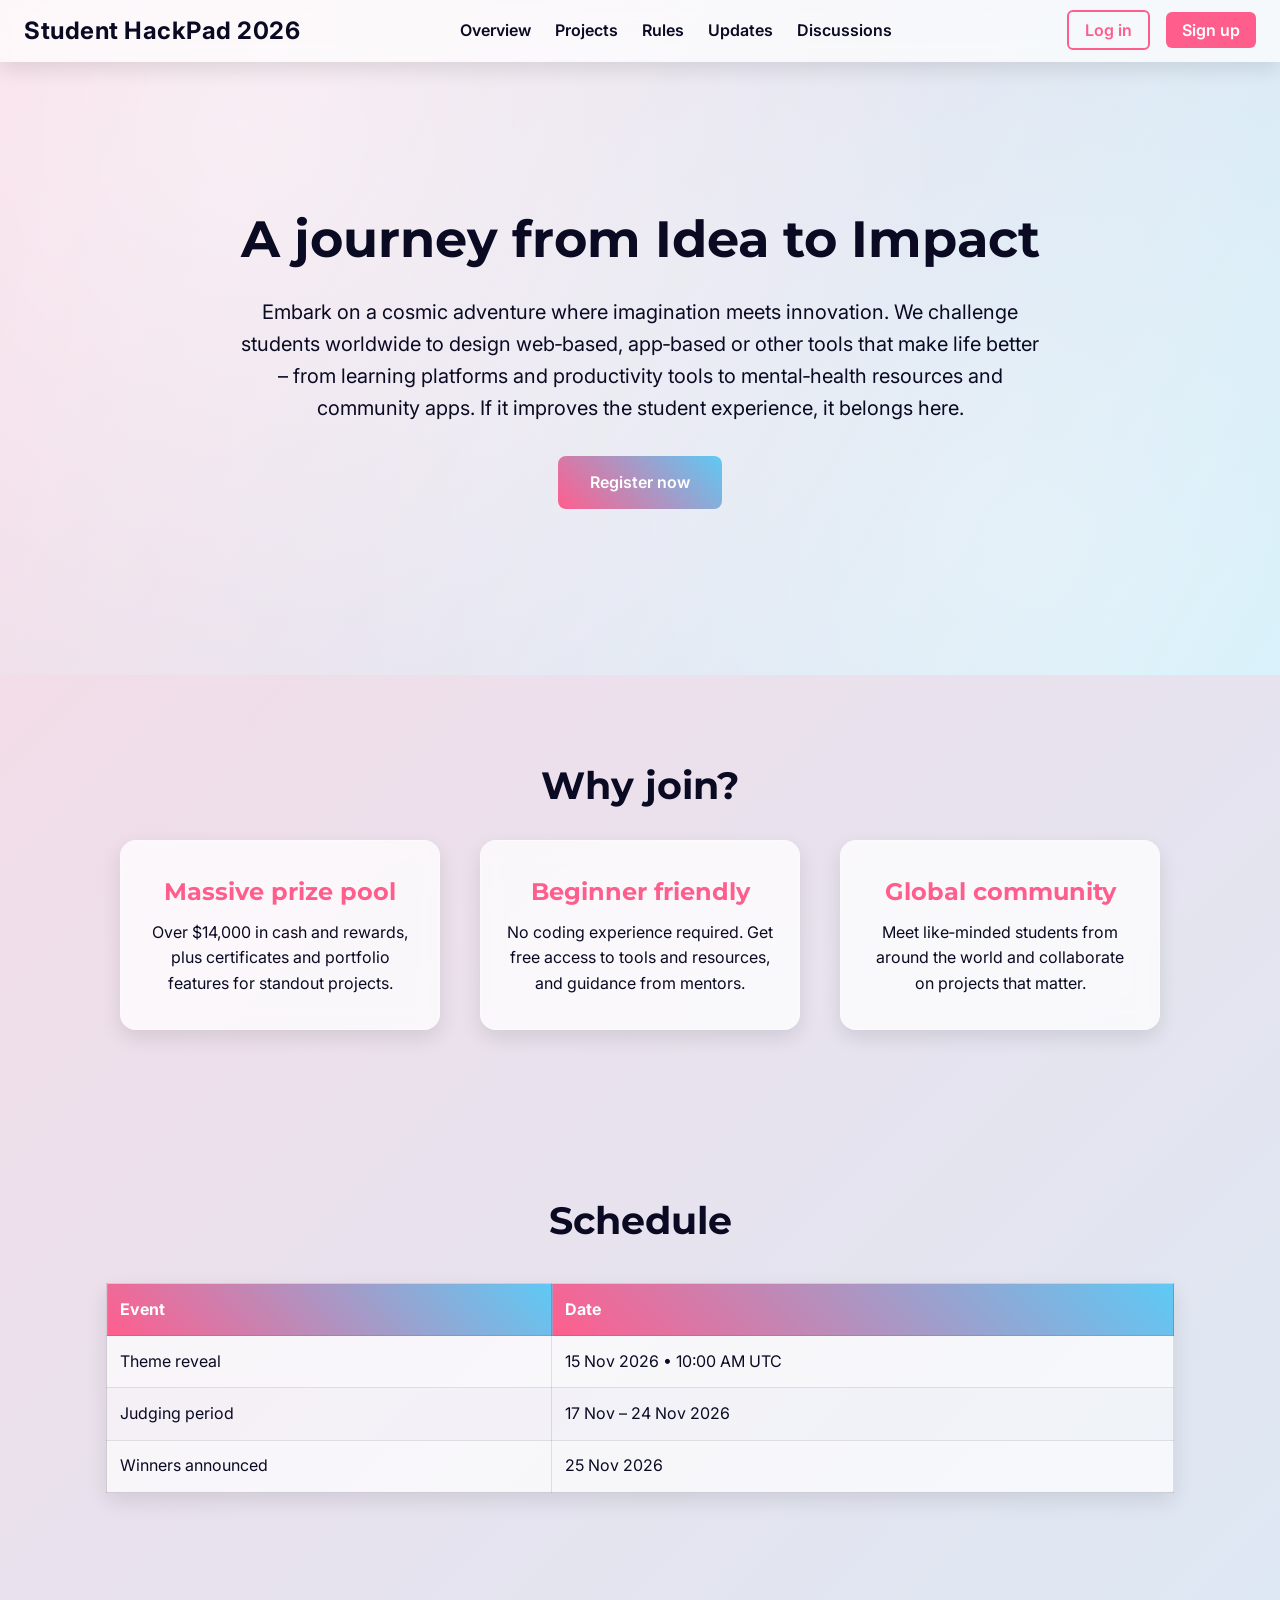
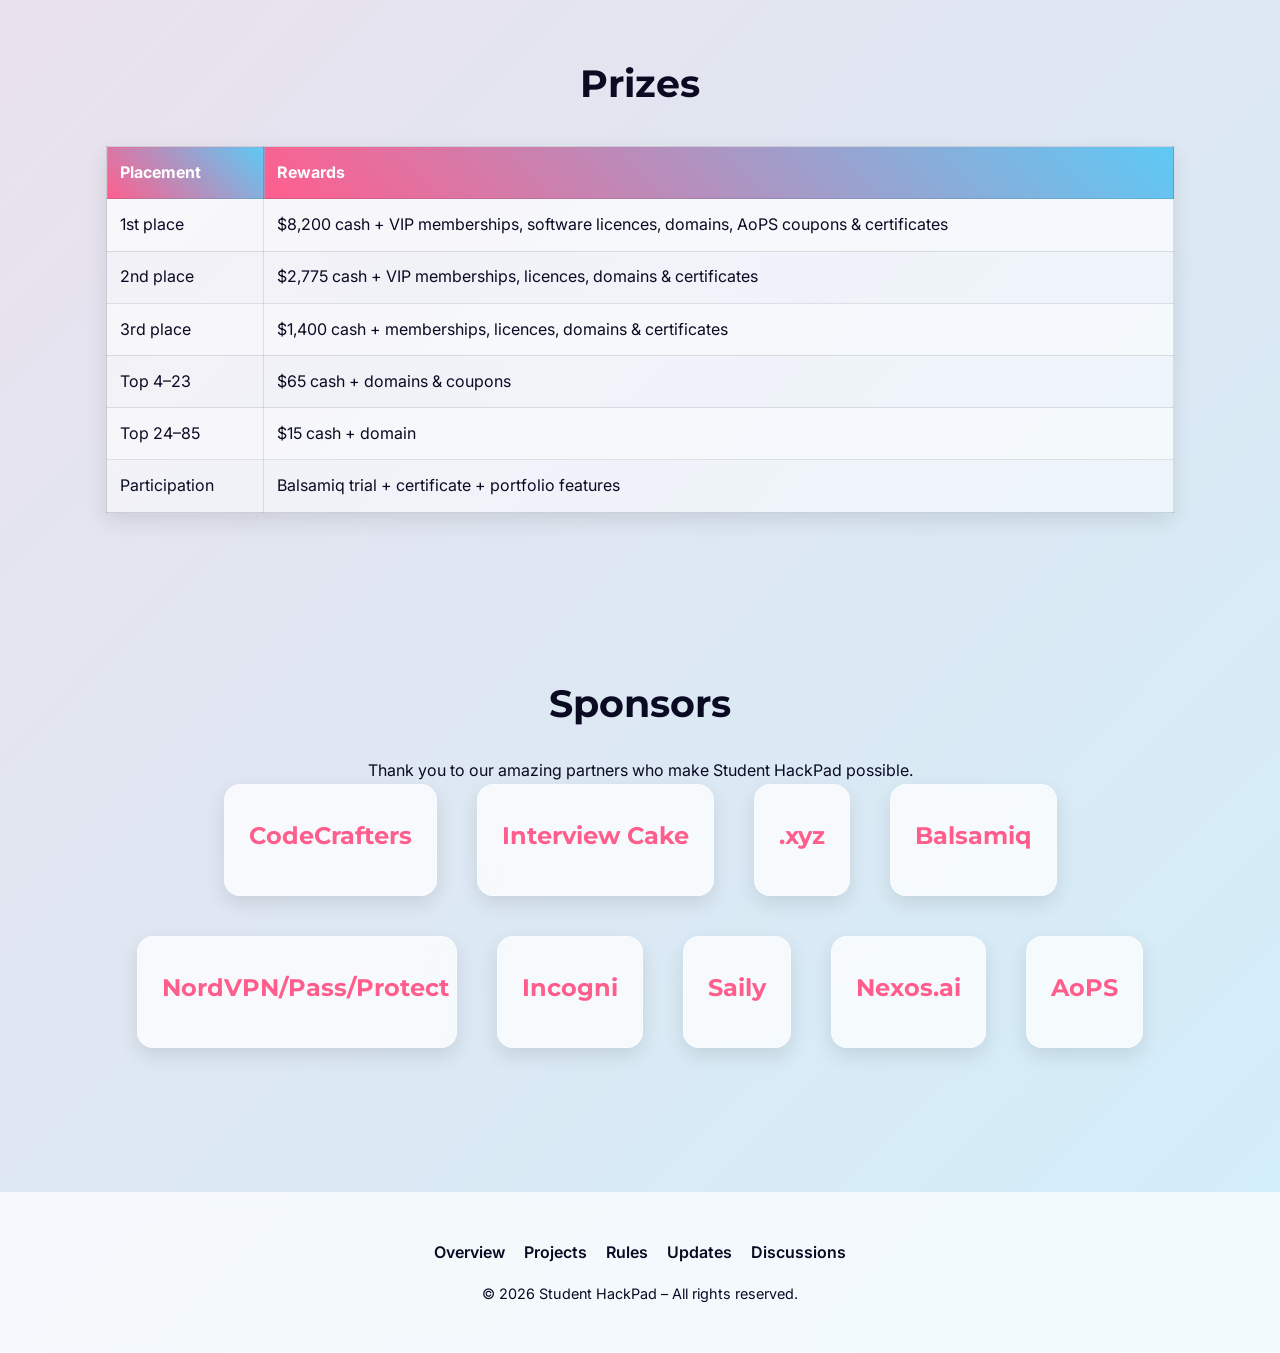
==== index.html @ a3214523 "Initial commit of Student HackPad 2026 site" ====
<!DOCTYPE html>
<html lang="en">
<head>
  <meta charset="UTF-8">
  <meta name="viewport" content="width=device-width, initial-scale=1.0">
  <title>Student HackPad 2026 – Idea2Impact</title>
  <link rel="stylesheet" href="css/style.css">
</head>
<body>
  <nav>
    <div class="logo">Student HackPad 2026</div>
    <ul>
      <li><a href="index.html">Overview</a></li>
      <li><a href="projects.html">Projects</a></li>
      <li><a href="rules.html">Rules</a></li>
      <li><a href="updates.html">Updates</a></li>
      <li><a href="discussions.html">Discussions</a></li>
    </ul>
    <div id="auth-container" class="auth-links"></div>
  </nav>

  <header class="hero">
    <h1>A journey from Idea to Impact</h1>
    <p>
      Embark on a cosmic adventure where imagination meets innovation. We challenge students worldwide to design web‑based, app‑based or other tools that make life better – from learning platforms and productivity tools to mental‑health resources and community apps. If it improves the student experience, it belongs here.
    </p>
    <a href="signup.html" class="btn-primary">Register now</a>
  </header>

  <section id="about">
    <h2>Why join?</h2>
    <div class="cards">
      <div class="card">
        <h3>Massive prize pool</h3>
        <p>Over $14,000 in cash and rewards, plus certificates and portfolio features for standout projects.</p>
      </div>
      <div class="card">
        <h3>Beginner friendly</h3>
        <p>No coding experience required.  Get free access to tools and resources, and guidance from mentors.</p>
      </div>
      <div class="card">
        <h3>Global community</h3>
        <p>Meet like‑minded students from around the world and collaborate on projects that matter.</p>
      </div>
    </div>
  </section>

  <section id="schedule">
    <h2>Schedule</h2>
    <table class="schedule">
      <tr><th>Event</th><th>Date</th></tr>
      <tr><td>Theme reveal</td><td>15 Nov 2026 • 10:00 AM UTC</td></tr>
      <tr><td>Judging period</td><td>17 Nov – 24 Nov 2026</td></tr>
      <tr><td>Winners announced</td><td>25 Nov 2026</td></tr>
    </table>
  </section>

  <section id="prizes">
    <h2>Prizes</h2>
    <table class="prizes">
      <tr><th>Placement</th><th>Rewards</th></tr>
      <tr><td>1st place</td><td>$8,200 cash + VIP memberships, software licences, domains, AoPS coupons & certificates</td></tr>
      <tr><td>2nd place</td><td>$2,775 cash + VIP memberships, licences, domains & certificates</td></tr>
      <tr><td>3rd place</td><td>$1,400 cash + memberships, licences, domains & certificates</td></tr>
      <tr><td>Top 4–23</td><td>$65 cash + domains & coupons</td></tr>
      <tr><td>Top 24–85</td><td>$15 cash + domain</td></tr>
      <tr><td>Participation</td><td>Balsamiq trial + certificate + portfolio features</td></tr>
    </table>
  </section>

  <section id="sponsors">
    <h2>Sponsors</h2>
    <p style="text-align:center;">Thank you to our amazing partners who make Student HackPad possible.</p>
    <div class="cards">
      <div class="card"><h3>CodeCrafters</h3></div>
      <div class="card"><h3>Interview Cake</h3></div>
      <div class="card"><h3>.xyz</h3></div>
      <div class="card"><h3>Balsamiq</h3></div>
      <div class="card"><h3>NordVPN/Pass/Protect</h3></div>
      <div class="card"><h3>Incogni</h3></div>
      <div class="card"><h3>Saily</h3></div>
      <div class="card"><h3>Nexos.ai</h3></div>
      <div class="card"><h3>AoPS</h3></div>
    </div>
  </section>

  <footer>
    <ul>
      <li><a href="index.html">Overview</a></li>
      <li><a href="projects.html">Projects</a></li>
      <li><a href="rules.html">Rules</a></li>
      <li><a href="updates.html">Updates</a></li>
      <li><a href="discussions.html">Discussions</a></li>
    </ul>
    <p>© 2026 Student HackPad – All rights reserved.</p>
  </footer>

  <script src="js/auth.js"></script>
  <script src="js/main.js"></script>
</body>
</html>
---- css/style.css ----
/* Student HackPad 2026 – Premium Edition Styles */
/* Import premium fonts for a refined look */
@import url('https://fonts.googleapis.com/css2?family=Montserrat:wght@400;600;700&family=Inter:wght@400;500;700&display=swap');

/* Colour variables */
:root {
  /* Primary palette */
  /* Soft sunrise to sky gradient */
  --gradient-start: #f8d9e5; /* blush pink */
  --gradient-end: #d1effa;   /* pale aqua */
  /* Accent colours for buttons and highlights */
  --accent: #ff5e8d;         /* coral pink */
  --accent-alt: #5ec9f5;     /* aqua blue */

  /* Text colours */
  --text-dark: #0a0a23;
  --text-light: #ffffff;

  /* Surfaces */
  --card-bg: rgba(255, 255, 255, 0.75);
  --card-border: rgba(255, 255, 255, 0.3);
  --nav-bg: rgba(255, 255, 255, 0.7);
  --footer-bg: rgba(255, 255, 255, 0.7);

  /* Shadows */
  --shadow: 0 8px 20px rgba(0, 0, 0, 0.1);
}

/* Reset and base styles */
* {
  margin: 0;
  padding: 0;
  box-sizing: border-box;
}

body {
  /* Use Inter for body text; headings will use Montserrat */
  font-family: 'Inter', sans-serif;
  line-height: 1.6;
  color: var(--text-dark);
  background: linear-gradient(135deg, var(--gradient-start), var(--gradient-end));
  scroll-behavior: smooth;
  min-height: 100vh;
}

/* Apply Montserrat to all headings for a refined look */
h1, h2, h3, h4, h5, h6 {
  font-family: 'Montserrat', sans-serif;
  font-weight: 700;
}

a {
  color: var(--accent);
  text-decoration: none;
  transition: color 0.2s ease;
}

a:hover {
  color: var(--accent-alt);
}

/* Navigation bar */
nav {
  position: fixed;
  top: 0;
  left: 0;
  width: 100%;
  background: var(--nav-bg);
  backdrop-filter: blur(10px);
  padding: 0.75rem 1.5rem;
  display: flex;
  justify-content: space-between;
  align-items: center;
  box-shadow: var(--shadow);
  z-index: 1000;
}

nav .logo {
  font-size: 1.5rem;
  font-weight: 700;
  color: var(--text-dark);
  letter-spacing: 0.5px;
}

nav ul {
  list-style: none;
  display: flex;
  gap: 1.5rem;
}

nav ul li a {
  font-weight: 600;
  color: var(--text-dark);
  position: relative;
  padding-bottom: 0.2rem;
}

nav ul li a::after {
  content: '';
  position: absolute;
  left: 0;
  bottom: 0;
  width: 0;
  height: 2px;
  background: var(--accent);
  transition: width 0.3s ease;
}

nav ul li a:hover::after,
nav ul li a:focus::after {
  width: 100%;
}

nav .auth-links a {
  margin-left: 1rem;
  padding: 0.5rem 1rem;
  border-radius: 6px;
  font-weight: 600;
  transition: background 0.3s ease, color 0.3s ease, border 0.3s ease;
}

nav .auth-links .login {
  border: 2px solid var(--accent);
  color: var(--accent);
}

nav .auth-links .login:hover {
  background: var(--accent);
  color: var(--text-light);
}

nav .auth-links .signup {
  background: var(--accent);
  color: var(--text-light);
}

nav .auth-links .signup:hover {
  background: var(--accent-alt);
}

/* Hero section */
.hero {
  position: relative;
  width: 100%;
  min-height: 75vh;
  display: flex;
  flex-direction: column;
  justify-content: center;
  align-items: center;
  text-align: center;
  padding: 6rem 1rem 4rem;
  color: var(--text-dark);
}

/* Animated gradient background for hero */
.hero::before {
  content: '';
  position: absolute;
  top: 0;
  left: 0;
  width: 100%;
  height: 100%;
  background: linear-gradient(120deg, var(--gradient-start), var(--gradient-end));
  animation: gradientShift 15s infinite alternate;
  z-index: -2;
}

/* Overlay for subtle pattern */
.hero::after {
  content: '';
  position: absolute;
  top: 0;
  left: 0;
  width: 100%;
  height: 100%;
  background-image: radial-gradient(circle at 20% 20%, rgba(255,255,255,0.5), rgba(255,255,255,0) 60%), radial-gradient(circle at 80% 80%, rgba(255,255,255,0.3), rgba(255,255,255,0) 60%);
  z-index: -1;
}

.hero h1 {
  font-size: 3.2rem;
  font-weight: 700;
  margin-bottom: 1rem;
  animation: fadeInUp 1s ease forwards;
  opacity: 0;
}

.hero p {
  font-size: 1.25rem;
  max-width: 800px;
  margin-bottom: 2rem;
  color: var(--text-dark);
  animation: fadeInUp 1.4s ease forwards;
  opacity: 0;
}

.btn-primary {
  display: inline-block;
  padding: 0.85rem 2rem;
  background: linear-gradient(45deg, var(--accent), var(--accent-alt));
  color: var(--text-light);
  font-weight: 600;
  border-radius: 8px;
  transition: transform 0.2s ease, box-shadow 0.2s ease;
  animation: fadeInUp 1.8s ease forwards;
  opacity: 0;
}

.btn-primary:hover {
  transform: translateY(-3px);
  box-shadow: 0 6px 15px rgba(0,0,0,0.2);
}

/* Sections */
section {
  padding: 5rem 1rem;
  max-width: 1100px;
  margin: 0 auto;
}

section h2 {
  font-size: 2.4rem;
  margin-bottom: 1.5rem;
  color: var(--text-dark);
  text-align: center;
  font-weight: 700;
}

section .cards {
  display: flex;
  flex-wrap: wrap;
  justify-content: center;
  gap: 2.5rem;
}

section .card {
  background: var(--card-bg);
  backdrop-filter: blur(10px);
  border: 1px solid var(--card-border);
  padding: 2rem 1.5rem;
  border-radius: 16px;
  max-width: 320px;
  text-align: center;
  box-shadow: var(--shadow);
  transition: transform 0.3s ease, box-shadow 0.3s ease;
}

section .card:hover {
  transform: translateY(-8px);
  box-shadow: 0 12px 25px rgba(0,0,0,0.15);
}

section .card h3 {
  margin-bottom: 0.5rem;
  color: var(--accent);
  font-size: 1.5rem;
}

section .card p {
  font-size: 1rem;
  color: var(--text-dark);
}

/* Schedule and prizes tables */
table.schedule, table.prizes {
  width: 100%;
  border-collapse: collapse;
  margin-top: 2rem;
  color: var(--text-dark);
  box-shadow: var(--shadow);
}

table.schedule th, table.prizes th,
table.schedule td, table.prizes td {
  padding: 0.8rem;
  border: 1px solid rgba(0,0,0,0.1);
  text-align: left;
}

table.schedule th, table.prizes th {
  background: linear-gradient(45deg, var(--accent), var(--accent-alt));
  color: var(--text-light);
}

table.schedule tr:nth-child(even), table.prizes tr:nth-child(even) {
  background-color: rgba(255,255,255,0.7);
}

table.schedule tr:nth-child(odd), table.prizes tr:nth-child(odd) {
  background-color: rgba(255,255,255,0.5);
}

/* Footer */
footer {
  background: var(--footer-bg);
  backdrop-filter: blur(10px);
  padding: 3rem 1rem;
  text-align: center;
  color: var(--text-dark);
  margin-top: 4rem;
}

footer ul {
  list-style: none;
  display: flex;
  flex-wrap: wrap;
  justify-content: center;
  gap: 1.2rem;
  margin-bottom: 1rem;
}

footer ul li a {
  color: var(--text-dark);
  font-weight: 600;
  transition: color 0.2s ease;
}

footer ul li a:hover {
  color: var(--accent);
}

footer p {
  font-size: 0.9rem;
}

/* Forms */
form {
  max-width: 450px;
  margin: 0 auto;
  background: var(--card-bg);
  backdrop-filter: blur(10px);
  padding: 2.5rem;
  border-radius: 16px;
  box-shadow: var(--shadow);
}

form h2 {
  text-align: center;
  margin-bottom: 2rem;
  color: var(--text-dark);
  font-size: 1.8rem;
}

form .form-group {
  margin-bottom: 1.2rem;
}

form label {
  display: block;
  margin-bottom: 0.4rem;
  color: var(--text-dark);
  font-size: 0.9rem;
  font-weight: 600;
}

form input[type="text"], form input[type="password"], form input[type="email"] {
  width: 100%;
  padding: 0.8rem;
  border-radius: 8px;
  border: 1px solid rgba(0,0,0,0.1);
  background-color: rgba(255,255,255,0.6);
  color: var(--text-dark);
  transition: border-color 0.2s ease;
}

form input:focus {
  outline: none;
  border-color: var(--accent);
}

form .btn-submit {
  width: 100%;
  padding: 0.9rem;
  background: linear-gradient(45deg, var(--accent), var(--accent-alt));
  color: var(--text-light);
  font-weight: 600;
  border: none;
  border-radius: 8px;
  cursor: pointer;
  transition: transform 0.2s ease, box-shadow 0.2s ease;
}

form .btn-submit:hover {
  transform: translateY(-3px);
  box-shadow: 0 6px 15px rgba(0,0,0,0.2);
}

form .link {
  display: block;
  margin-top: 1rem;
  text-align: center;
  font-size: 0.9rem;
  color: var(--accent);
}

form .link:hover {
  color: var(--accent-alt);
}

/* Cards layout for gallery */
.gallery {
  display: grid;
  grid-template-columns: repeat(auto-fit, minmax(260px, 1fr));
  gap: 2rem;
  margin-top: 2.5rem;
}

.gallery .project-card {
  background: var(--card-bg);
  backdrop-filter: blur(10px);
  border: 1px solid var(--card-border);
  border-radius: 16px;
  padding: 1.5rem;
  display: flex;
  flex-direction: column;
  justify-content: space-between;
  box-shadow: var(--shadow);
  transition: transform 0.3s ease, box-shadow 0.3s ease;
}

.gallery .project-card:hover {
  transform: translateY(-6px);
  box-shadow: 0 10px 24px rgba(0,0,0,0.15);
}

.project-card h4 {
  color: var(--accent);
  margin-bottom: 0.5rem;
  font-size: 1.3rem;
}

.project-card p {
  font-size: 0.95rem;
  color: var(--text-dark);
  margin-bottom: 1rem;
}

.project-card .badge {
  display: inline-block;
  background-color: var(--accent-alt);
  color: var(--text-light);
  padding: 0.3rem 0.6rem;
  border-radius: 4px;
  font-size: 0.75rem;
  margin-right: 0.3rem;
}

/* Animations */
@keyframes fadeInUp {
  0% {
    opacity: 0;
    transform: translateY(40px);
  }
  100% {
    opacity: 1;
    transform: translateY(0);
  }
}

@keyframes gradientShift {
  0% {
    background-position: 0 50%;
  }
  100% {
    background-position: 100% 50%;
  }
}

/* Responsive adjustments */
@media (max-width: 900px) {
  nav ul {
    flex-direction: column;
    gap: 1rem;
    align-items: flex-start;
  }
  nav .auth-links {
    margin-top: 0.5rem;
  }
  .hero h1 {
    font-size: 2.5rem;
  }
  .hero p {
    font-size: 1.1rem;
  }
  section {
    padding: 4rem 1rem;
  }
}

/* Scroll reveal effect: elements start slightly below and fade in when visible */
.reveal {
  opacity: 0;
  transform: translateY(30px);
  transition: opacity 0.8s ease, transform 0.8s ease;
}

.reveal.visible {
  opacity: 1;
  transform: translateY(0);
}
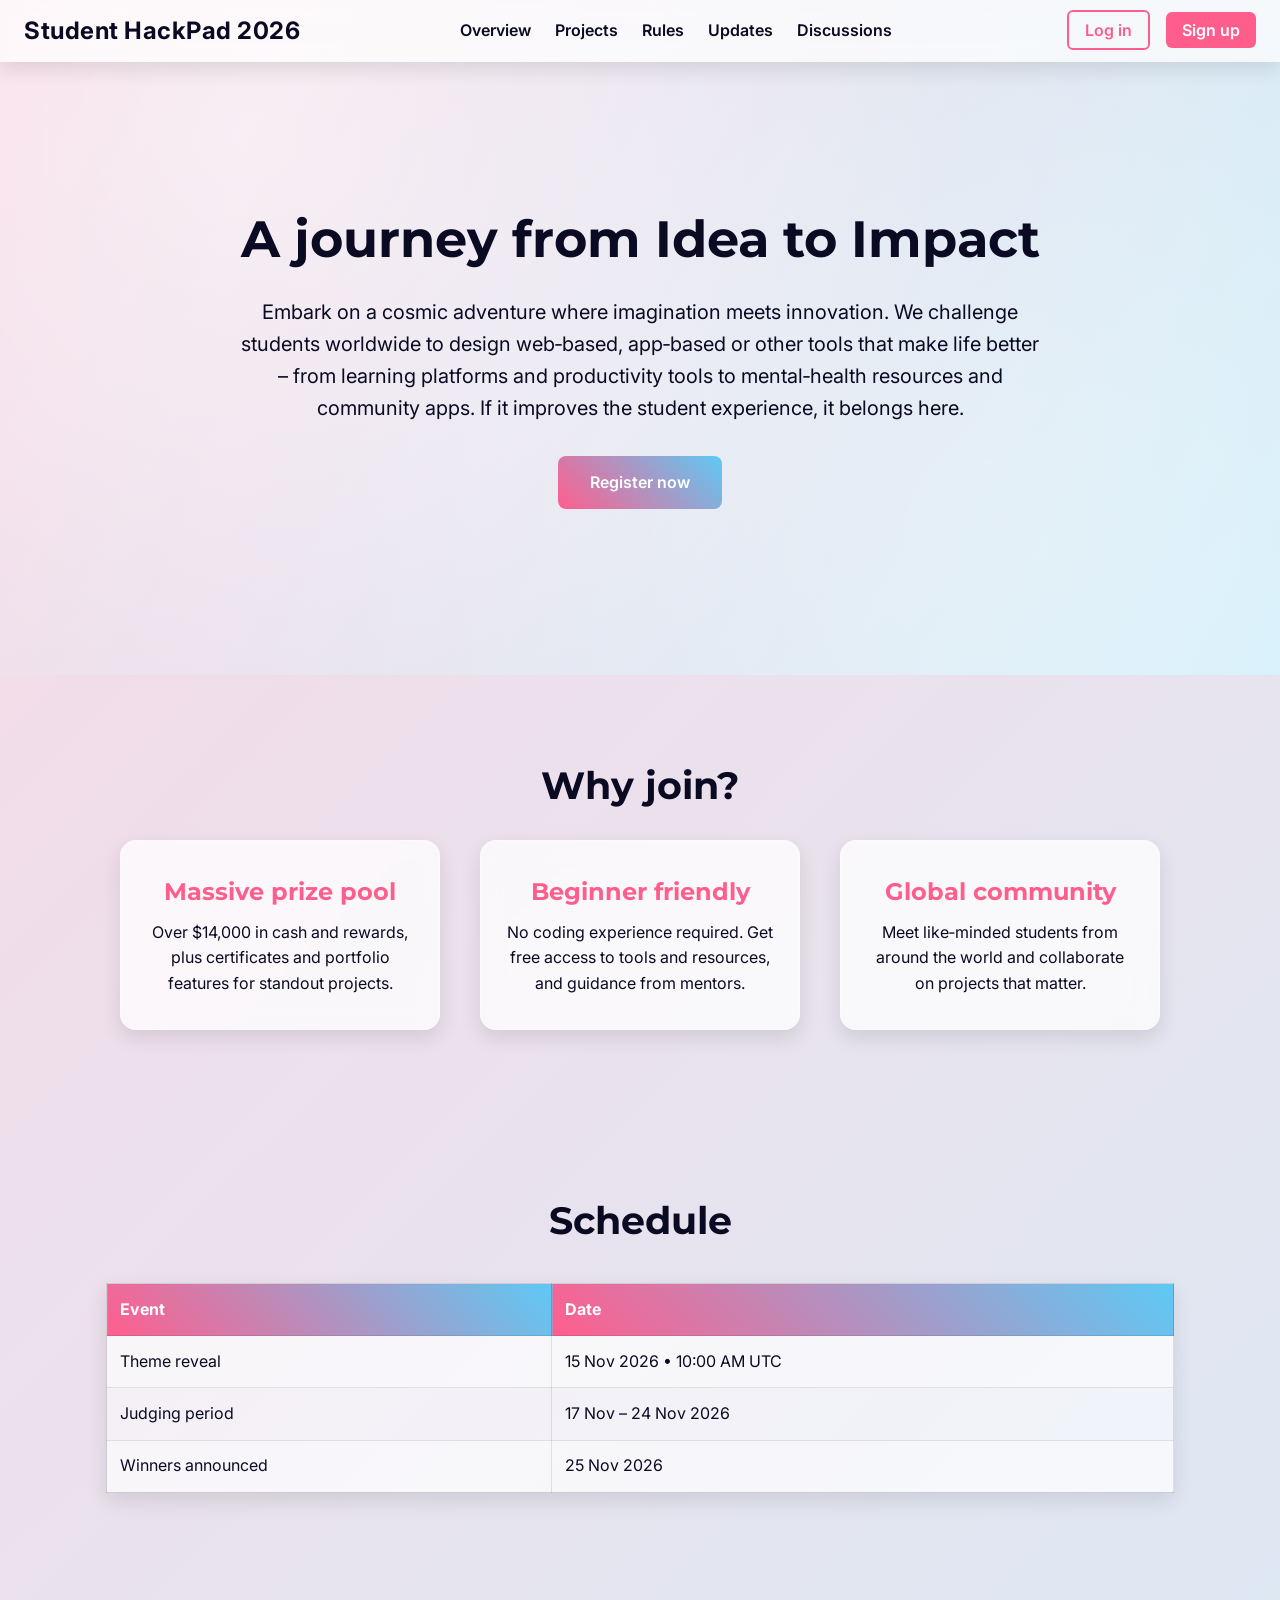
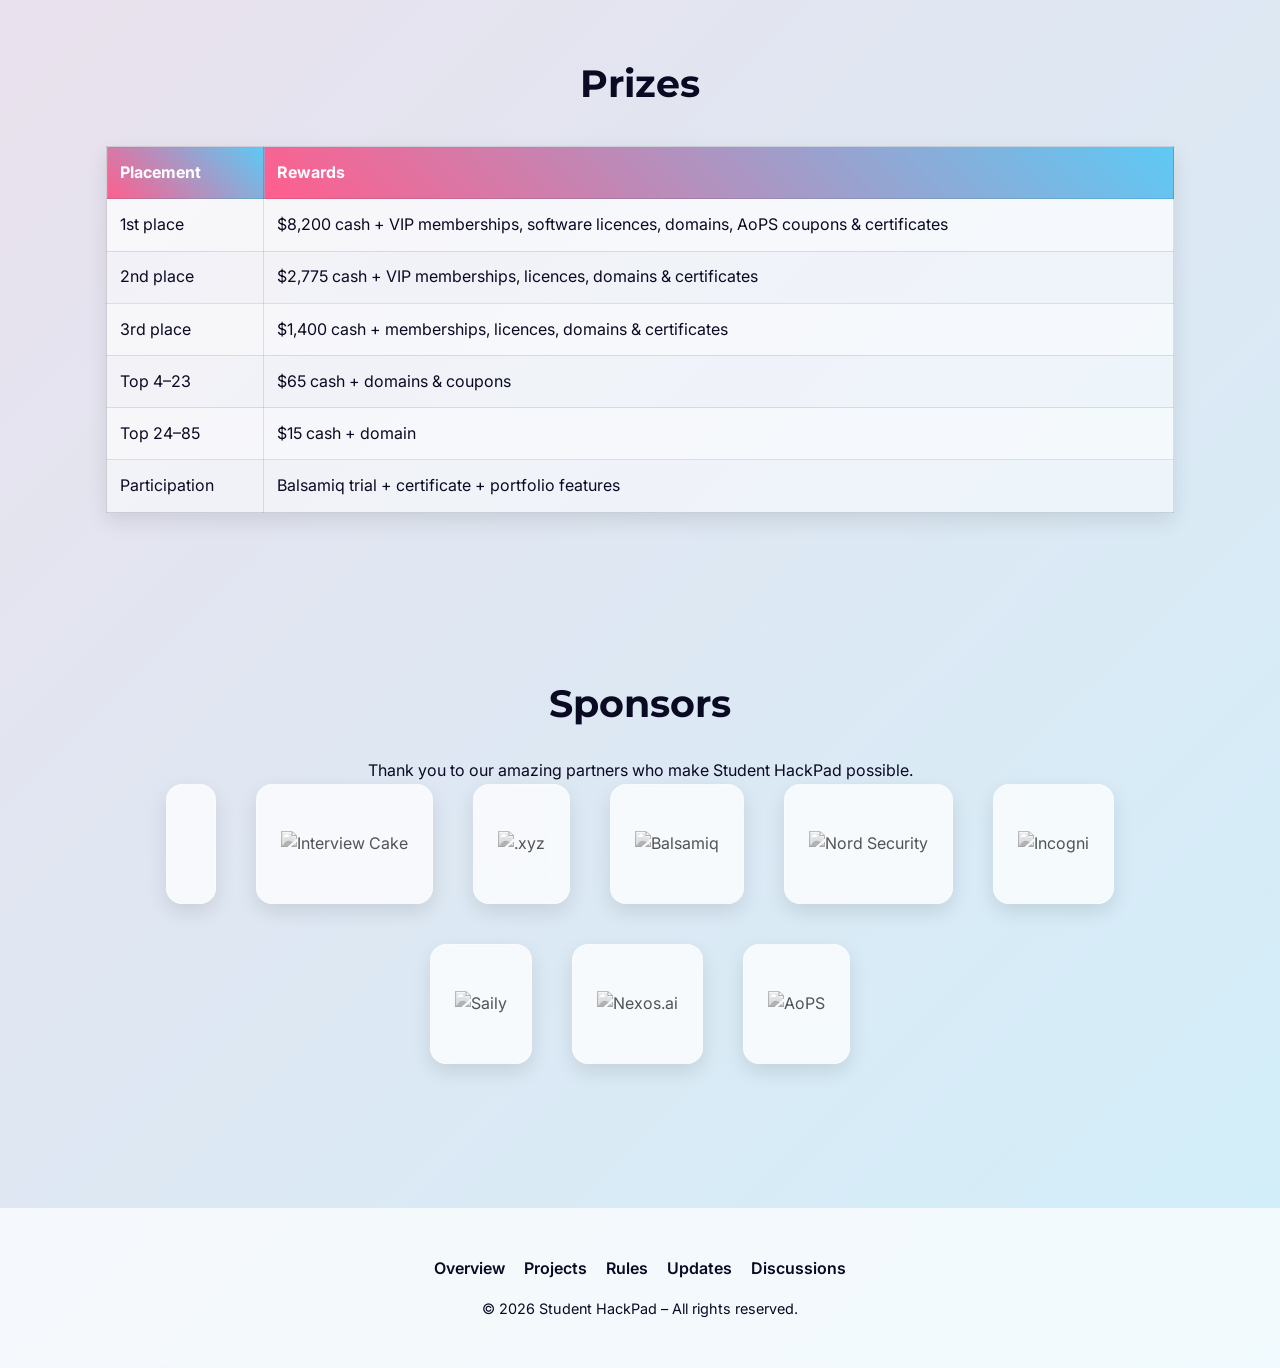
==== commit 045b9006: "Replace sponsor text with official logos and update styling" ====
--- a/index.html
+++ b/index.html
@@ -72,15 +72,15 @@
     <h2>Sponsors</h2>
     <p style="text-align:center;">Thank you to our amazing partners who make Student HackPad possible.</p>
     <div class="cards">
-      <div class="card"><h3>CodeCrafters</h3></div>
-      <div class="card"><h3>Interview Cake</h3></div>
-      <div class="card"><h3>.xyz</h3></div>
-      <div class="card"><h3>Balsamiq</h3></div>
-      <div class="card"><h3>NordVPN/Pass/Protect</h3></div>
-      <div class="card"><h3>Incogni</h3></div>
-      <div class="card"><h3>Saily</h3></div>
-      <div class="card"><h3>Nexos.ai</h3></div>
-      <div class="card"><h3>AoPS</h3></div>
+      <div class="card sponsor-card"><img src="assets/sponsor-logos/codecrafters.svg" alt="CodeCrafters"></div>
+      <div class="card sponsor-card"><img src="assets/sponsor-logos/interview-cake.png" alt="Interview Cake"></div>
+      <div class="card sponsor-card"><img src="assets/sponsor-logos/xyz.png" alt=".xyz"></div>
+      <div class="card sponsor-card"><img src="assets/sponsor-logos/balsamiq.png" alt="Balsamiq"></div>
+      <div class="card sponsor-card"><img src="assets/sponsor-logos/nordsecurity.png" alt="Nord Security"></div>
+      <div class="card sponsor-card"><img src="assets/sponsor-logos/incogni.svg" alt="Incogni"></div>
+      <div class="card sponsor-card"><img src="assets/sponsor-logos/saily.png" alt="Saily"></div>
+      <div class="card sponsor-card"><img src="assets/sponsor-logos/nexos.png" alt="Nexos.ai"></div>
+      <div class="card sponsor-card"><img src="assets/sponsor-logos/aops.png" alt="AoPS"></div>
     </div>
   </section>
 
--- a/css/style.css
+++ b/css/style.css
@@ -423,6 +423,28 @@
   box-shadow: 0 10px 24px rgba(0,0,0,0.15);
 }
 
+.sponsor-card {
+  display: flex;
+  align-items: center;
+  justify-content: center;
+  min-height: 120px;
+}
+
+.sponsor-card img {
+  max-width: 100%;
+  max-height: 60px;
+  object-fit: contain;
+  filter: grayscale(100%);
+  opacity: 0.7;
+  transition: filter 0.3s ease, opacity 0.3s ease, transform 0.3s ease;
+}
+
+.sponsor-card:hover img {
+  filter: grayscale(0%);
+  opacity: 1;
+  transform: scale(1.05);
+}
+
 .project-card h4 {
   color: var(--accent);
   margin-bottom: 0.5rem;
